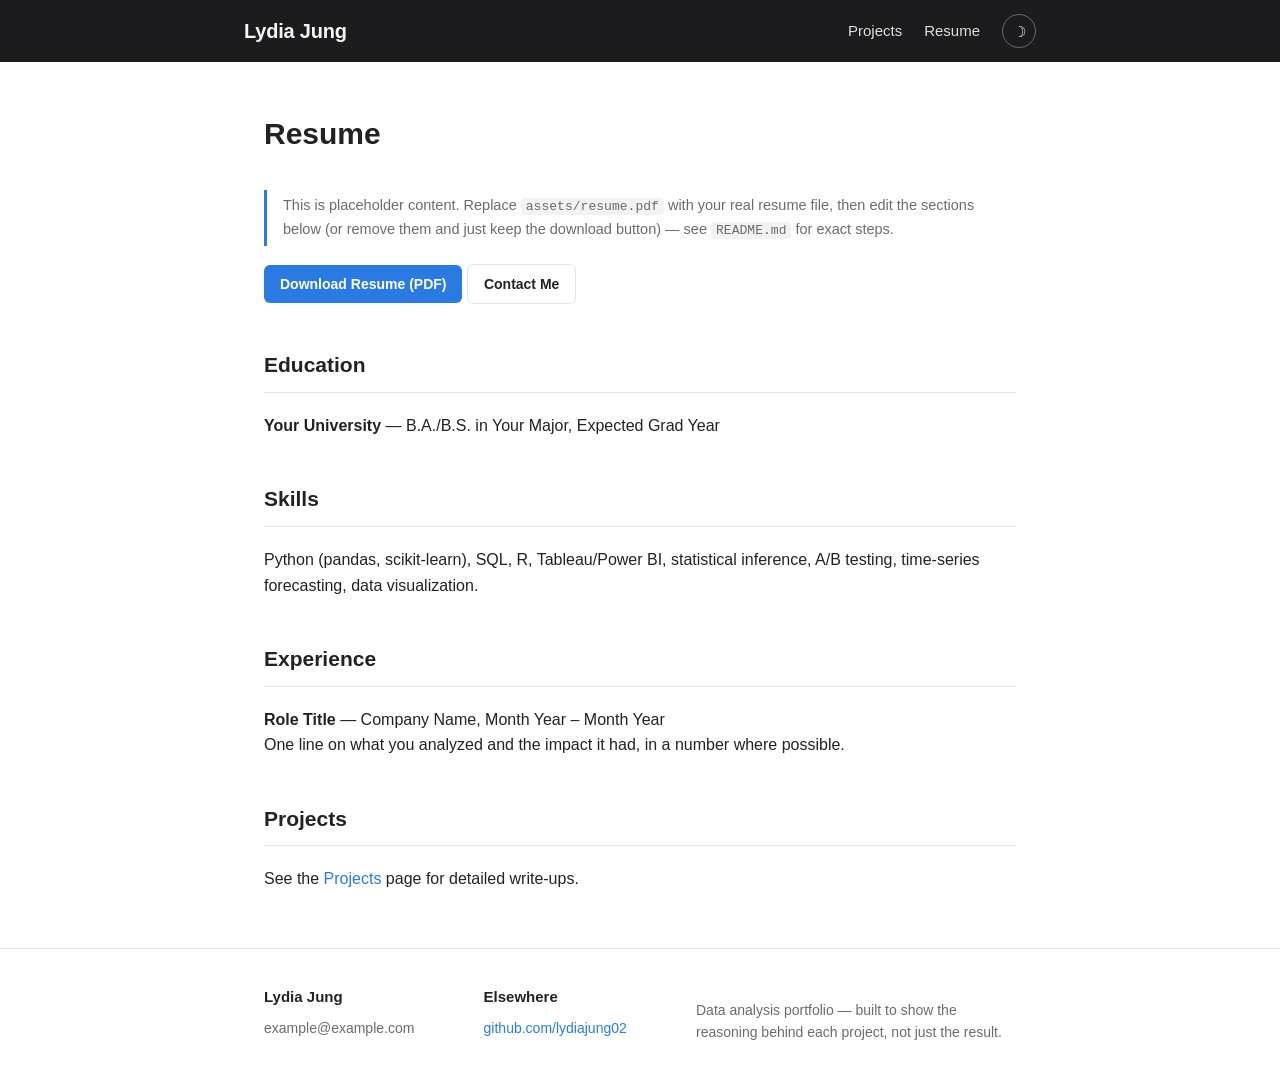
==== resume.html @ 4769183e "Initial data analysis portfolio site Static landing page + per-project demo/reasoning pages modeled " ====
<!DOCTYPE html>
<html lang="en">
<head>
<meta charset="UTF-8">
<meta name="viewport" content="width=device-width, initial-scale=1.0">
<title>Resume — Lydia Jung</title>
<link rel="stylesheet" href="assets/css/style.css">
<script src="assets/js/theme.js"></script>
</head>
<body>

<header class="site-header">
  <div class="wrapper">
    <a class="site-title" href="index.html">Lydia Jung</a>
    <nav class="site-nav">
      <a href="index.html">Projects</a>
      <a href="resume.html">Resume</a>
      <button class="theme-toggle" aria-label="Toggle dark mode">&#9789;</button>
    </nav>
  </div>
</header>

<main class="page-content">
  <div class="wrapper">
    <h1 class="page-heading">Resume</h1>

    <div class="callout">
      This is placeholder content. Replace <code>assets/resume.pdf</code> with your real resume file, then
      edit the sections below (or remove them and just keep the download button) — see
      <code>README.md</code> for exact steps.
    </div>

    <p>
      <a class="btn" href="assets/resume.pdf" download>Download Resume (PDF)</a>
      <a class="btn btn-secondary" href="mailto:example@example.com">Contact Me</a>
    </p>

    <div class="section">
      <h2>Education</h2>
      <p><strong>Your University</strong> — B.A./B.S. in Your Major, Expected Grad Year</p>
    </div>

    <div class="section">
      <h2>Skills</h2>
      <p>Python (pandas, scikit-learn), SQL, R, Tableau/Power BI, statistical inference, A/B testing, time-series forecasting, data visualization.</p>
    </div>

    <div class="section">
      <h2>Experience</h2>
      <p><strong>Role Title</strong> — Company Name, Month Year – Month Year<br>
      One line on what you analyzed and the impact it had, in a number where possible.</p>
    </div>

    <div class="section">
      <h2>Projects</h2>
      <p>See the <a href="index.html">Projects</a> page for detailed write-ups.</p>
    </div>
  </div>
</main>

<footer class="site-footer">
  <div class="wrapper">
    <div class="footer-col">
      <h3>Lydia Jung</h3>
      <ul>
        <li>example@example.com</li>
      </ul>
    </div>
    <div class="footer-col">
      <h3>Elsewhere</h3>
      <ul>
        <li><a href="https://github.com/lydiajung02">github.com/lydiajung02</a></li>
      </ul>
    </div>
    <div class="footer-col footer-tagline">
      <p>Data analysis portfolio — built to show the reasoning behind each project, not just the result.</p>
    </div>
  </div>
</footer>

</body>
</html>
---- assets/css/style.css ----
:root {
  --bg: #ffffff;
  --text: #222222;
  --muted: #6b6b6b;
  --accent: #2a7ae2;
  --accent-soft: #eaf2fd;
  --header-bg: #1c1c1e;
  --header-text: #f5f5f5;
  --border: #e5e5e5;
  --card-bg: #fafafa;
  --code-bg: #f2f2f2;
}

:root[data-theme="dark"] {
  --bg: #14151a;
  --text: #e7e7ea;
  --muted: #9a9aa2;
  --accent: #6fa8ff;
  --accent-soft: #1c2a44;
  --header-bg: #0c0c0e;
  --header-text: #f5f5f5;
  --border: #2a2b31;
  --card-bg: #1b1c22;
  --code-bg: #1f2027;
}

* { box-sizing: border-box; }

html { scroll-behavior: smooth; }

body {
  margin: 0;
  font-family: -apple-system, BlinkMacSystemFont, "Segoe UI", Roboto, Helvetica, Arial, sans-serif;
  background: var(--bg);
  color: var(--text);
  line-height: 1.6;
  transition: background 0.2s ease, color 0.2s ease;
}

a { color: var(--accent); text-decoration: none; }
a:hover { text-decoration: underline; }

.wrapper {
  max-width: 800px;
  margin: 0 auto;
  padding: 0 24px;
}

/* Header */
.site-header {
  background: var(--header-bg);
  color: var(--header-text);
}

.site-header .wrapper {
  display: flex;
  align-items: center;
  justify-content: space-between;
  height: 62px;
  max-width: 840px;
}

.site-title {
  color: var(--header-text) !important;
  font-size: 20px;
  font-weight: 600;
  letter-spacing: -0.01em;
}
.site-title:hover { text-decoration: none; opacity: 0.85; }

.site-nav {
  display: flex;
  align-items: center;
  gap: 22px;
}

.site-nav a {
  color: var(--header-text);
  font-size: 15px;
  opacity: 0.9;
}
.site-nav a:hover { opacity: 1; text-decoration: none; border-bottom: 1px solid var(--header-text); }

.theme-toggle {
  background: none;
  border: 1px solid rgba(245,245,245,0.35);
  color: var(--header-text);
  border-radius: 999px;
  width: 34px;
  height: 34px;
  display: flex;
  align-items: center;
  justify-content: center;
  cursor: pointer;
  font-size: 15px;
  line-height: 1;
}
.theme-toggle:hover { border-color: rgba(245,245,245,0.7); }

/* Main */
main.page-content {
  min-height: calc(100vh - 62px - 200px);
  padding: 48px 0 40px;
}

h1.page-heading {
  font-size: 30px;
  margin: 0 0 32px;
  font-weight: 700;
}

/* Project list */
.project-list {
  list-style: none;
  margin: 0;
  padding: 0;
}

.project-list li {
  padding: 22px 0;
  border-bottom: 1px solid var(--border);
}
.project-list li:first-child { padding-top: 0; }

.project-date {
  display: block;
  font-size: 13px;
  color: var(--muted);
  margin-bottom: 4px;
}

.project-title {
  font-size: 21px;
  font-weight: 600;
}

.project-blurb {
  margin: 6px 0 0;
  color: var(--muted);
  font-size: 15px;
}

.tag-row { margin-top: 10px; display: flex; gap: 8px; flex-wrap: wrap; }
.tag {
  font-size: 12px;
  color: var(--accent);
  background: var(--accent-soft);
  padding: 3px 9px;
  border-radius: 999px;
  font-weight: 500;
}

.intro {
  color: var(--muted);
  font-size: 16px;
  margin: -12px 0 36px;
  max-width: 60ch;
}

/* Project detail page */
.project-header { margin-bottom: 8px; }
.project-header h1 { font-size: 30px; margin: 6px 0 8px; }
.project-meta { color: var(--muted); font-size: 14px; }
.project-summary { font-size: 17px; margin: 18px 0 8px; }

.section {
  margin-top: 44px;
}
.section h2 {
  font-size: 21px;
  border-bottom: 1px solid var(--border);
  padding-bottom: 10px;
  margin-bottom: 20px;
}

.demo-card {
  background: var(--card-bg);
  border: 1px solid var(--border);
  border-radius: 10px;
  padding: 22px;
}

.metric-row {
  display: flex;
  gap: 28px;
  flex-wrap: wrap;
  margin: 18px 0 6px;
}
.metric {
  min-width: 110px;
}
.metric .value {
  font-size: 24px;
  font-weight: 700;
  color: var(--accent);
}
.metric .label {
  font-size: 12.5px;
  color: var(--muted);
  text-transform: uppercase;
  letter-spacing: 0.03em;
}

.steps { padding-left: 20px; }
.steps li { margin-bottom: 14px; }
.steps li strong { display: block; margin-bottom: 3px; }

.control-row {
  display: flex;
  gap: 14px;
  flex-wrap: wrap;
  align-items: center;
  margin-bottom: 16px;
}
.control-row label { font-size: 14px; color: var(--muted); }
.control-row select, .control-row input {
  font: inherit;
  padding: 6px 10px;
  border-radius: 6px;
  border: 1px solid var(--border);
  background: var(--bg);
  color: var(--text);
}

.btn {
  display: inline-block;
  background: var(--accent);
  color: #fff !important;
  padding: 8px 16px;
  border-radius: 6px;
  font-size: 14px;
  font-weight: 600;
  border: none;
  cursor: pointer;
}
.btn:hover { text-decoration: none; opacity: 0.9; }
.btn-secondary {
  background: transparent;
  color: var(--text) !important;
  border: 1px solid var(--border);
}

.result-box {
  margin-top: 14px;
  padding: 14px 16px;
  border-radius: 8px;
  background: var(--accent-soft);
  font-size: 14.5px;
}

.callout {
  border-left: 3px solid var(--accent);
  padding: 4px 16px;
  color: var(--muted);
  font-size: 14.5px;
  margin: 18px 0;
}

.back-link { display: inline-block; margin-top: 8px; font-size: 14.5px; }

pre {
  background: var(--code-bg);
  padding: 14px 16px;
  border-radius: 8px;
  overflow-x: auto;
  font-size: 13px;
}
code {
  background: var(--code-bg);
  padding: 1px 5px;
  border-radius: 4px;
  font-size: 0.9em;
}
pre code { background: none; padding: 0; }

/* Footer */
.site-footer {
  border-top: 1px solid var(--border);
  padding: 36px 0;
  font-size: 14px;
  color: var(--muted);
}
.site-footer .wrapper {
  display: flex;
  justify-content: space-between;
  flex-wrap: wrap;
  gap: 24px;
}
.footer-col h3 {
  font-size: 15px;
  margin: 0 0 8px;
  color: var(--text);
}
.footer-col ul { list-style: none; margin: 0; padding: 0; }
.footer-col li { margin-bottom: 4px; }
.footer-tagline { max-width: 320px; }

canvas { max-width: 100%; }

@media (max-width: 600px) {
  .site-nav { gap: 12px; }
  h1.page-heading { font-size: 26px; }
  .site-footer .wrapper { flex-direction: column; }
}
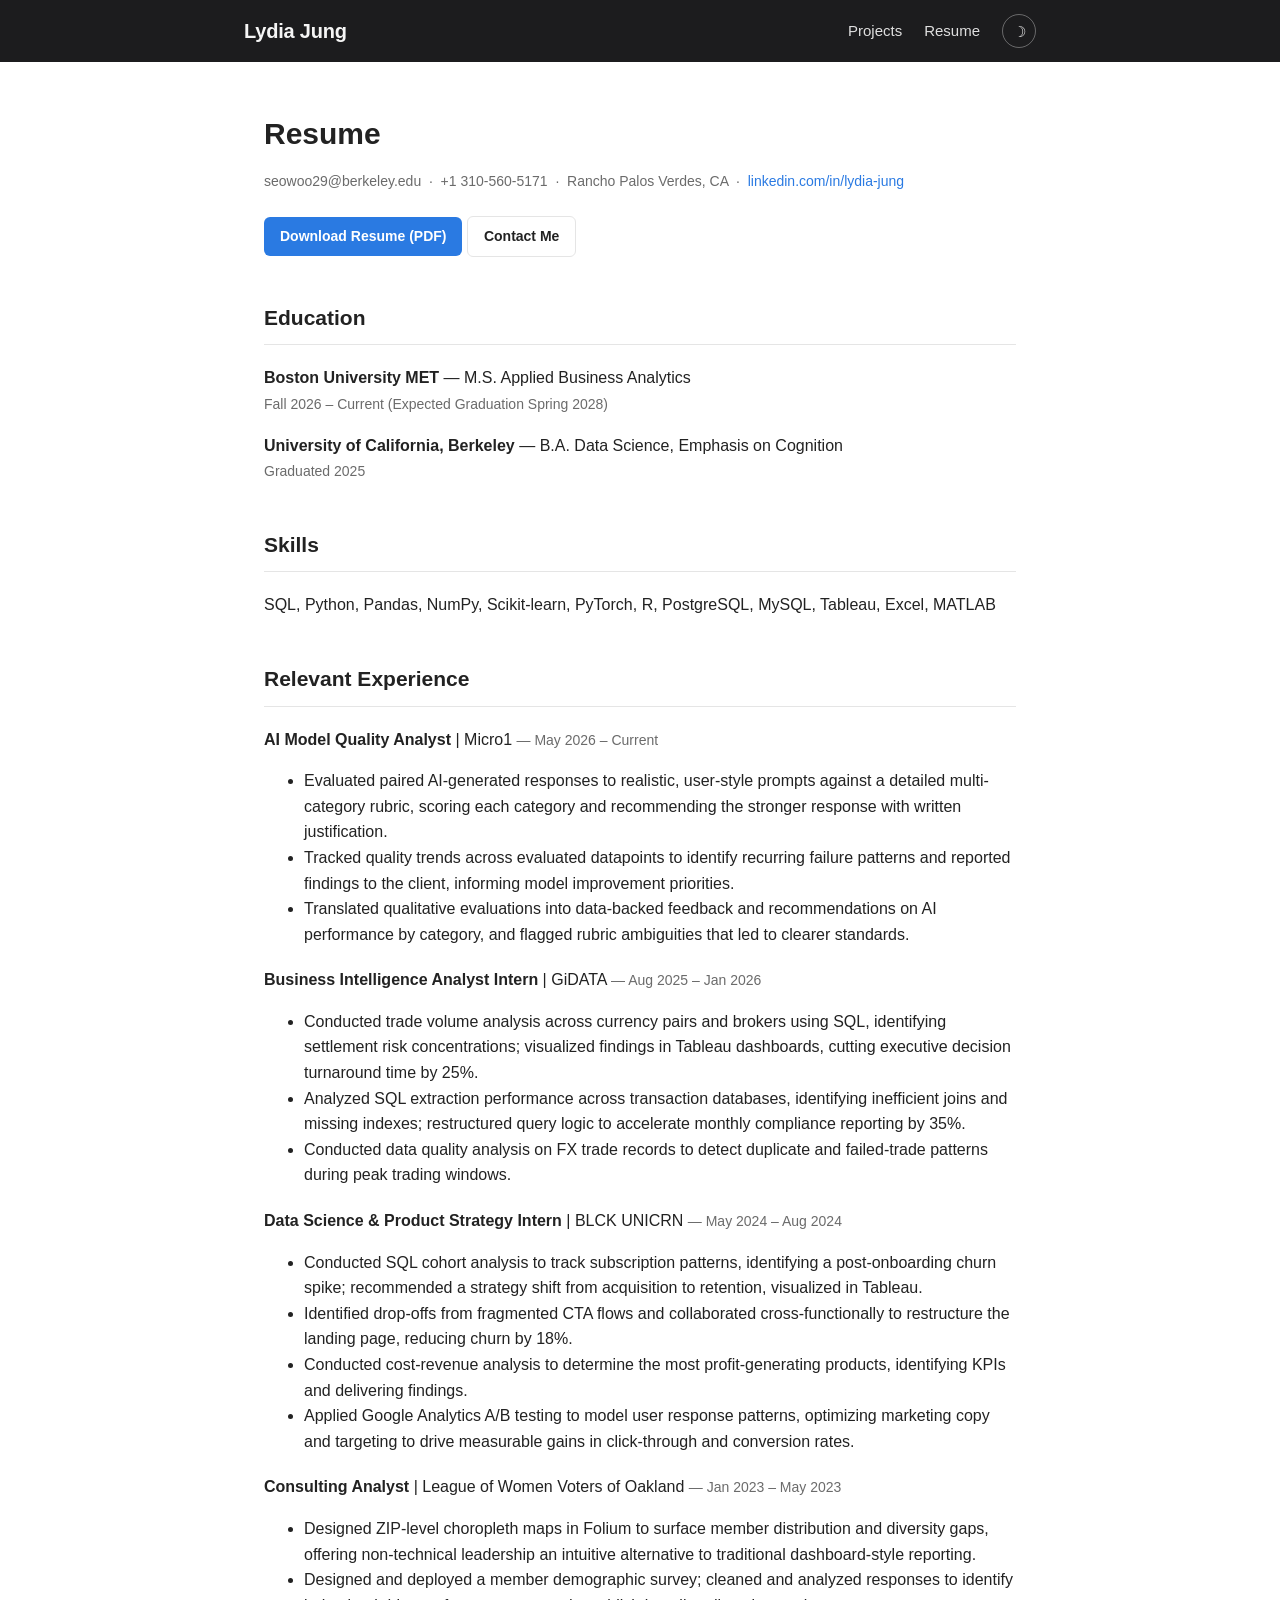
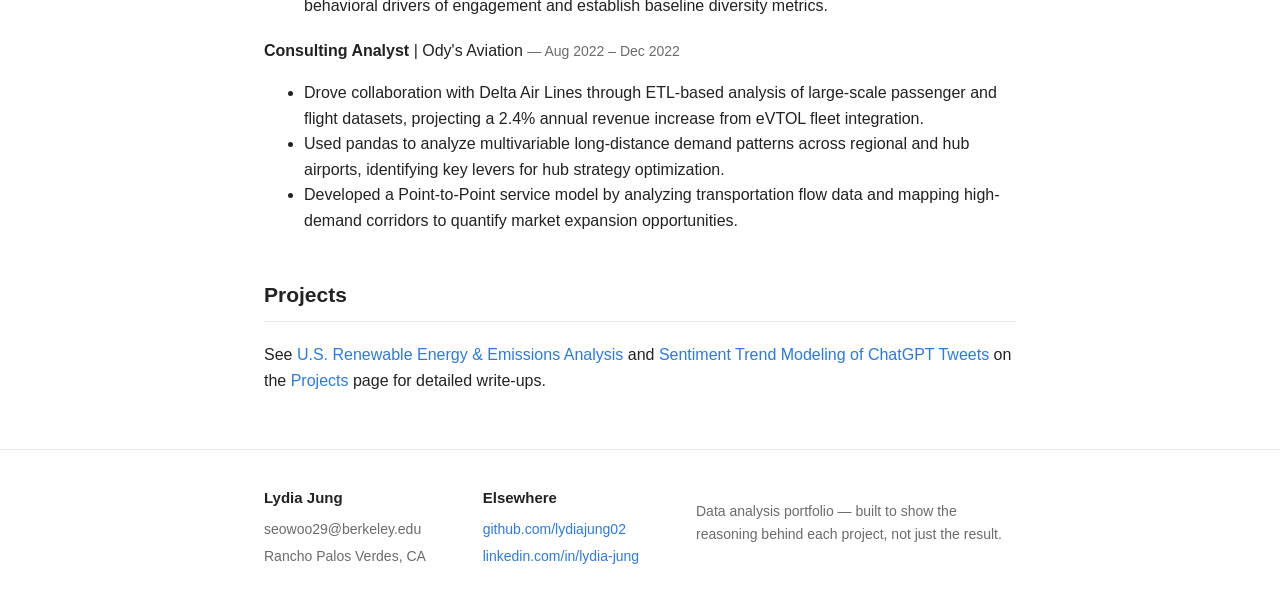
==== commit 6c37e7b5: "Replace placeholder content with real resume and projects Pull in real identity/contact info, genera" ====
--- a/resume.html
+++ b/resume.html
@@ -24,36 +24,73 @@
   <div class="wrapper">
     <h1 class="page-heading">Resume</h1>
 
-    <div class="callout">
-      This is placeholder content. Replace <code>assets/resume.pdf</code> with your real resume file, then
-      edit the sections below (or remove them and just keep the download button) — see
-      <code>README.md</code> for exact steps.
-    </div>
+    <p class="project-meta" style="margin-top:-20px; margin-bottom:24px;">
+      seowoo29@berkeley.edu &nbsp;·&nbsp; +1 310-560-5171 &nbsp;·&nbsp; Rancho Palos Verdes, CA &nbsp;·&nbsp;
+      <a href="https://www.linkedin.com/in/lydia-jung/">linkedin.com/in/lydia-jung</a>
+    </p>
 
     <p>
       <a class="btn" href="assets/resume.pdf" download>Download Resume (PDF)</a>
-      <a class="btn btn-secondary" href="mailto:example@example.com">Contact Me</a>
+      <a class="btn btn-secondary" href="mailto:seowoo29@berkeley.edu">Contact Me</a>
     </p>
 
     <div class="section">
       <h2>Education</h2>
-      <p><strong>Your University</strong> — B.A./B.S. in Your Major, Expected Grad Year</p>
+      <p><strong>Boston University MET</strong> — M.S. Applied Business Analytics<br>
+      <span class="project-meta">Fall 2026 – Current (Expected Graduation Spring 2028)</span></p>
+      <p style="margin-top:14px;"><strong>University of California, Berkeley</strong> — B.A. Data Science, Emphasis on Cognition<br>
+      <span class="project-meta">Graduated 2025</span></p>
     </div>
 
     <div class="section">
       <h2>Skills</h2>
-      <p>Python (pandas, scikit-learn), SQL, R, Tableau/Power BI, statistical inference, A/B testing, time-series forecasting, data visualization.</p>
+      <p>SQL, Python, Pandas, NumPy, Scikit-learn, PyTorch, R, PostgreSQL, MySQL, Tableau, Excel, MATLAB</p>
     </div>
 
     <div class="section">
-      <h2>Experience</h2>
-      <p><strong>Role Title</strong> — Company Name, Month Year – Month Year<br>
-      One line on what you analyzed and the impact it had, in a number where possible.</p>
+      <h2>Relevant Experience</h2>
+
+      <p><strong>AI Model Quality Analyst</strong> | Micro1 <span class="project-meta">— May 2026 – Current</span></p>
+      <ul>
+        <li>Evaluated paired AI-generated responses to realistic, user-style prompts against a detailed multi-category rubric, scoring each category and recommending the stronger response with written justification.</li>
+        <li>Tracked quality trends across evaluated datapoints to identify recurring failure patterns and reported findings to the client, informing model improvement priorities.</li>
+        <li>Translated qualitative evaluations into data-backed feedback and recommendations on AI performance by category, and flagged rubric ambiguities that led to clearer standards.</li>
+      </ul>
+
+      <p style="margin-top:20px;"><strong>Business Intelligence Analyst Intern</strong> | GiDATA <span class="project-meta">— Aug 2025 – Jan 2026</span></p>
+      <ul>
+        <li>Conducted trade volume analysis across currency pairs and brokers using SQL, identifying settlement risk concentrations; visualized findings in Tableau dashboards, cutting executive decision turnaround time by 25%.</li>
+        <li>Analyzed SQL extraction performance across transaction databases, identifying inefficient joins and missing indexes; restructured query logic to accelerate monthly compliance reporting by 35%.</li>
+        <li>Conducted data quality analysis on FX trade records to detect duplicate and failed-trade patterns during peak trading windows.</li>
+      </ul>
+
+      <p style="margin-top:20px;"><strong>Data Science &amp; Product Strategy Intern</strong> | BLCK UNICRN <span class="project-meta">— May 2024 – Aug 2024</span></p>
+      <ul>
+        <li>Conducted SQL cohort analysis to track subscription patterns, identifying a post-onboarding churn spike; recommended a strategy shift from acquisition to retention, visualized in Tableau.</li>
+        <li>Identified drop-offs from fragmented CTA flows and collaborated cross-functionally to restructure the landing page, reducing churn by 18%.</li>
+        <li>Conducted cost-revenue analysis to determine the most profit-generating products, identifying KPIs and delivering findings.</li>
+        <li>Applied Google Analytics A/B testing to model user response patterns, optimizing marketing copy and targeting to drive measurable gains in click-through and conversion rates.</li>
+      </ul>
+
+      <p style="margin-top:20px;"><strong>Consulting Analyst</strong> | League of Women Voters of Oakland <span class="project-meta">— Jan 2023 – May 2023</span></p>
+      <ul>
+        <li>Designed ZIP-level choropleth maps in Folium to surface member distribution and diversity gaps, offering non-technical leadership an intuitive alternative to traditional dashboard-style reporting.</li>
+        <li>Designed and deployed a member demographic survey; cleaned and analyzed responses to identify behavioral drivers of engagement and establish baseline diversity metrics.</li>
+      </ul>
+
+      <p style="margin-top:20px;"><strong>Consulting Analyst</strong> | Ody's Aviation <span class="project-meta">— Aug 2022 – Dec 2022</span></p>
+      <ul>
+        <li>Drove collaboration with Delta Air Lines through ETL-based analysis of large-scale passenger and flight datasets, projecting a 2.4% annual revenue increase from eVTOL fleet integration.</li>
+        <li>Used pandas to analyze multivariable long-distance demand patterns across regional and hub airports, identifying key levers for hub strategy optimization.</li>
+        <li>Developed a Point-to-Point service model by analyzing transportation flow data and mapping high-demand corridors to quantify market expansion opportunities.</li>
+      </ul>
     </div>
 
     <div class="section">
       <h2>Projects</h2>
-      <p>See the <a href="index.html">Projects</a> page for detailed write-ups.</p>
+      <p>See <a href="projects/renewable-energy-emissions.html">U.S. Renewable Energy &amp; Emissions Analysis</a> and
+      <a href="projects/chatgpt-sentiment-nlp.html">Sentiment Trend Modeling of ChatGPT Tweets</a> on the
+      <a href="index.html">Projects</a> page for detailed write-ups.</p>
     </div>
   </div>
 </main>
@@ -63,13 +100,15 @@
     <div class="footer-col">
       <h3>Lydia Jung</h3>
       <ul>
-        <li>example@example.com</li>
+        <li>seowoo29@berkeley.edu</li>
+        <li>Rancho Palos Verdes, CA</li>
       </ul>
     </div>
     <div class="footer-col">
       <h3>Elsewhere</h3>
       <ul>
         <li><a href="https://github.com/lydiajung02">github.com/lydiajung02</a></li>
+        <li><a href="https://www.linkedin.com/in/lydia-jung/">linkedin.com/in/lydia-jung</a></li>
       </ul>
     </div>
     <div class="footer-col footer-tagline">
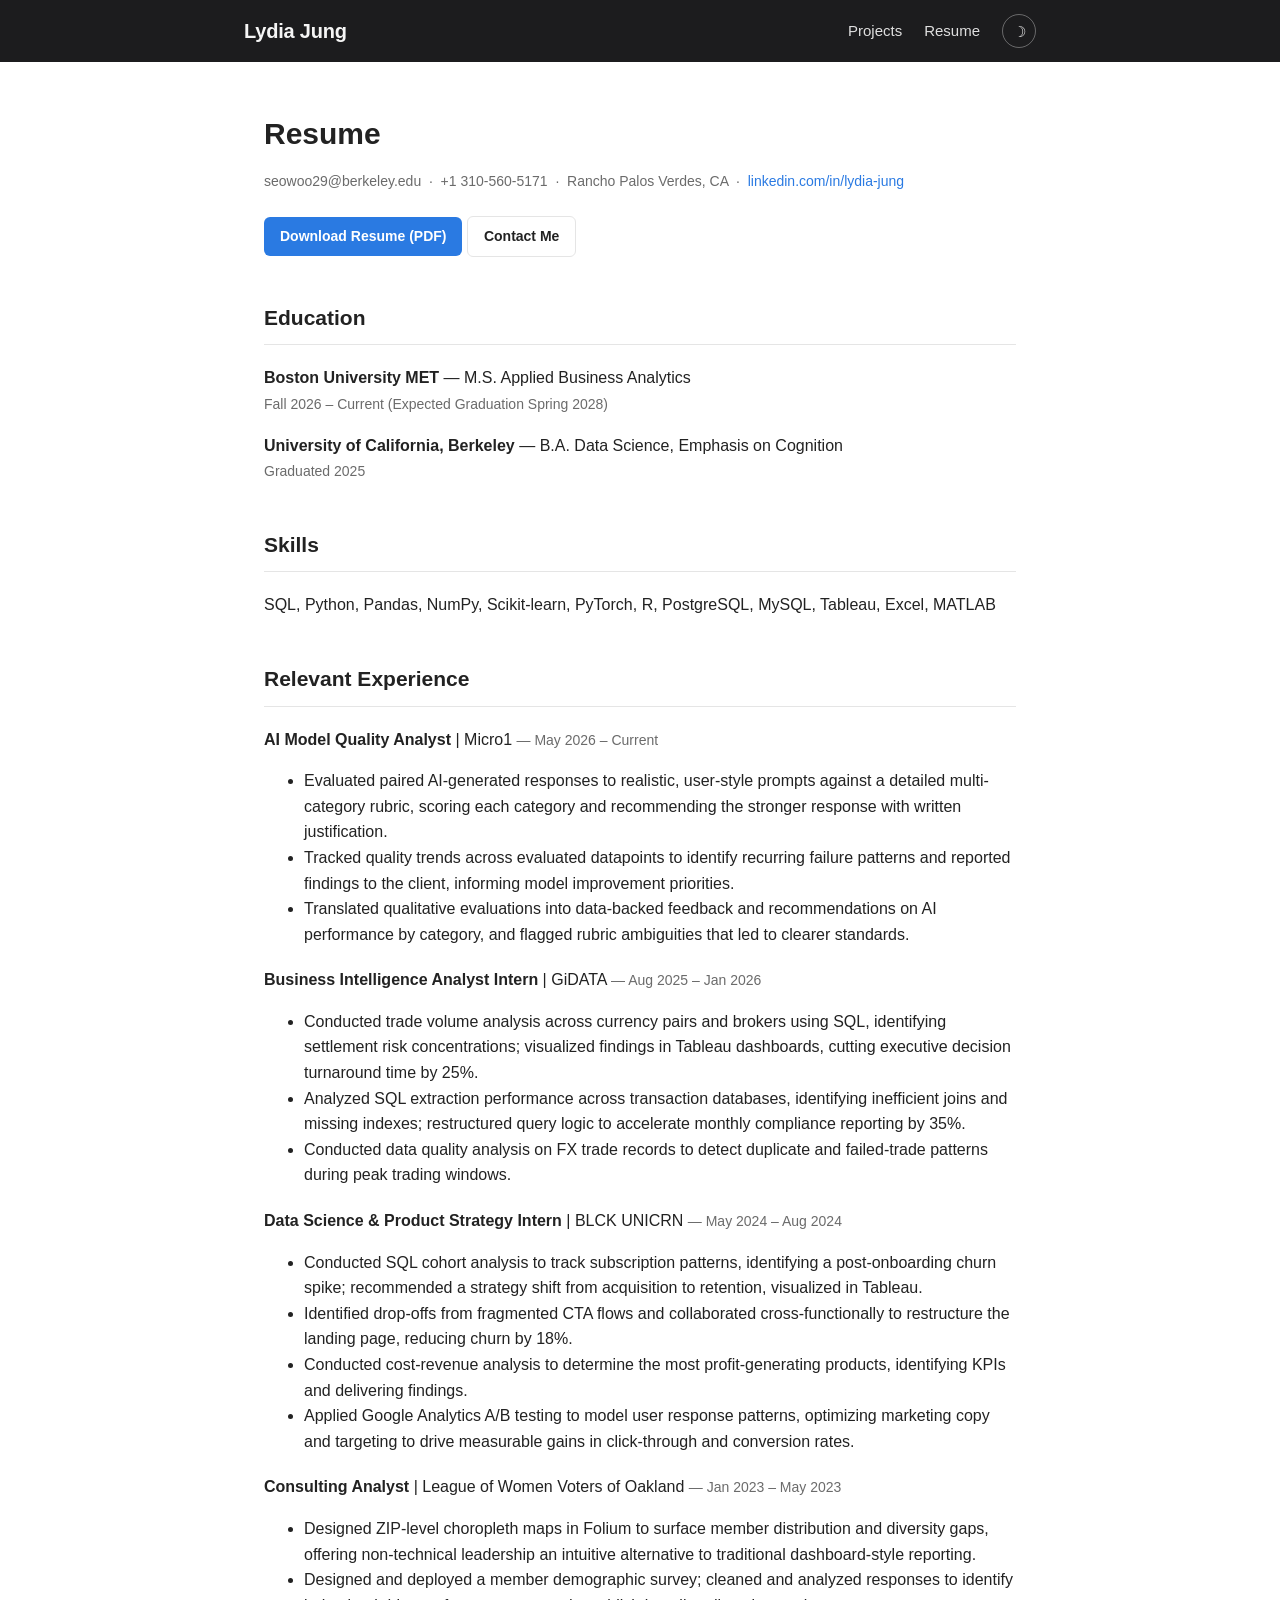
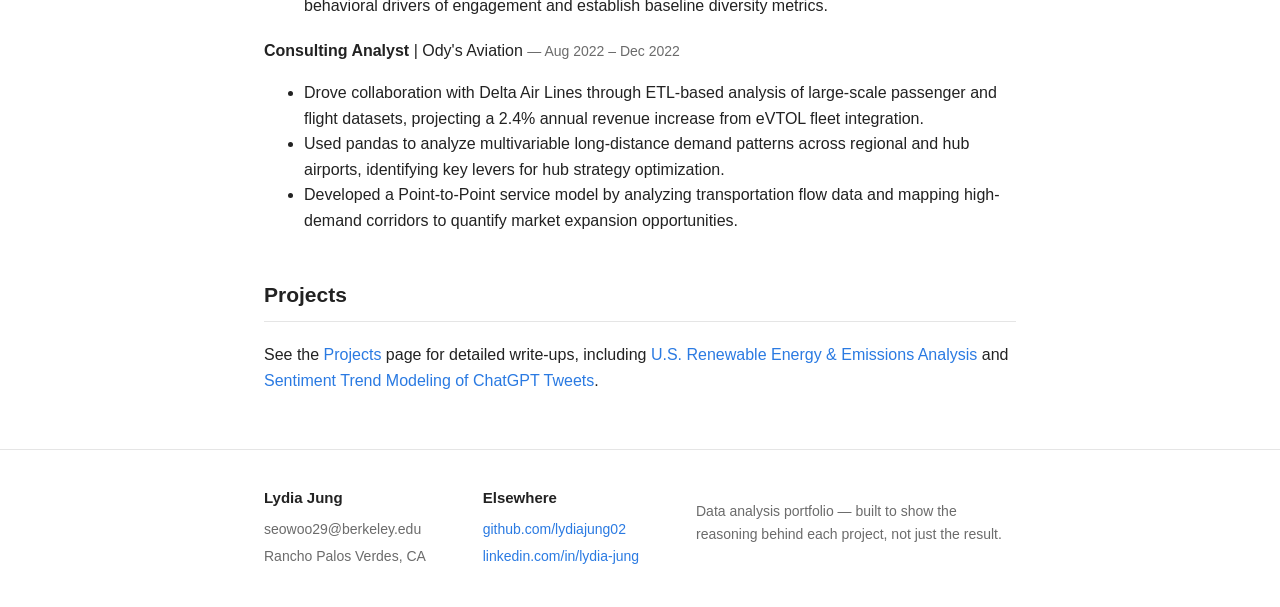
==== commit adfc47e2: "Add real projects from existing portfolio repo Replace the synthetic renewable-energy chart with the" ====
--- a/resume.html
+++ b/resume.html
@@ -88,9 +88,9 @@
 
     <div class="section">
       <h2>Projects</h2>
-      <p>See <a href="projects/renewable-energy-emissions.html">U.S. Renewable Energy &amp; Emissions Analysis</a> and
-      <a href="projects/chatgpt-sentiment-nlp.html">Sentiment Trend Modeling of ChatGPT Tweets</a> on the
-      <a href="index.html">Projects</a> page for detailed write-ups.</p>
+      <p>See the <a href="index.html">Projects</a> page for detailed write-ups, including
+      <a href="projects/renewable-energy-emissions.html">U.S. Renewable Energy &amp; Emissions Analysis</a> and
+      <a href="projects/chatgpt-sentiment-nlp.html">Sentiment Trend Modeling of ChatGPT Tweets</a>.</p>
     </div>
   </div>
 </main>
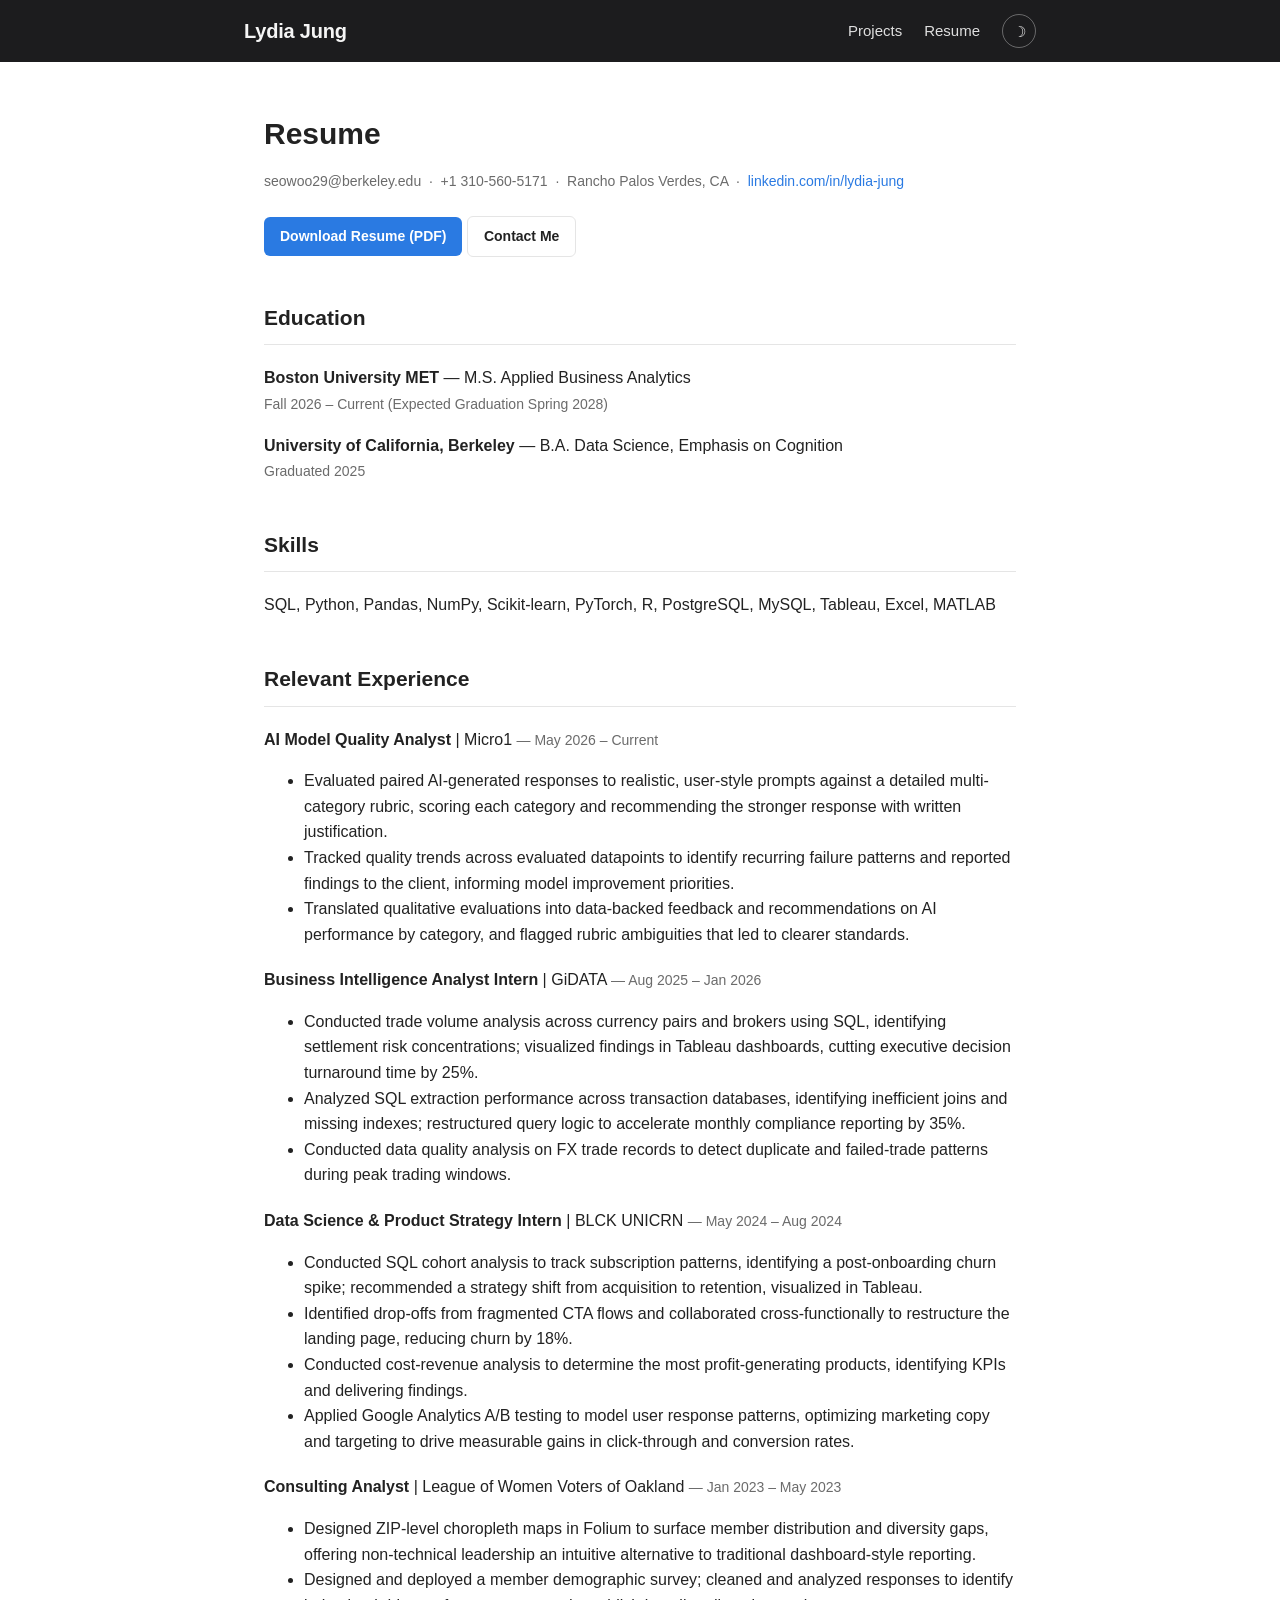
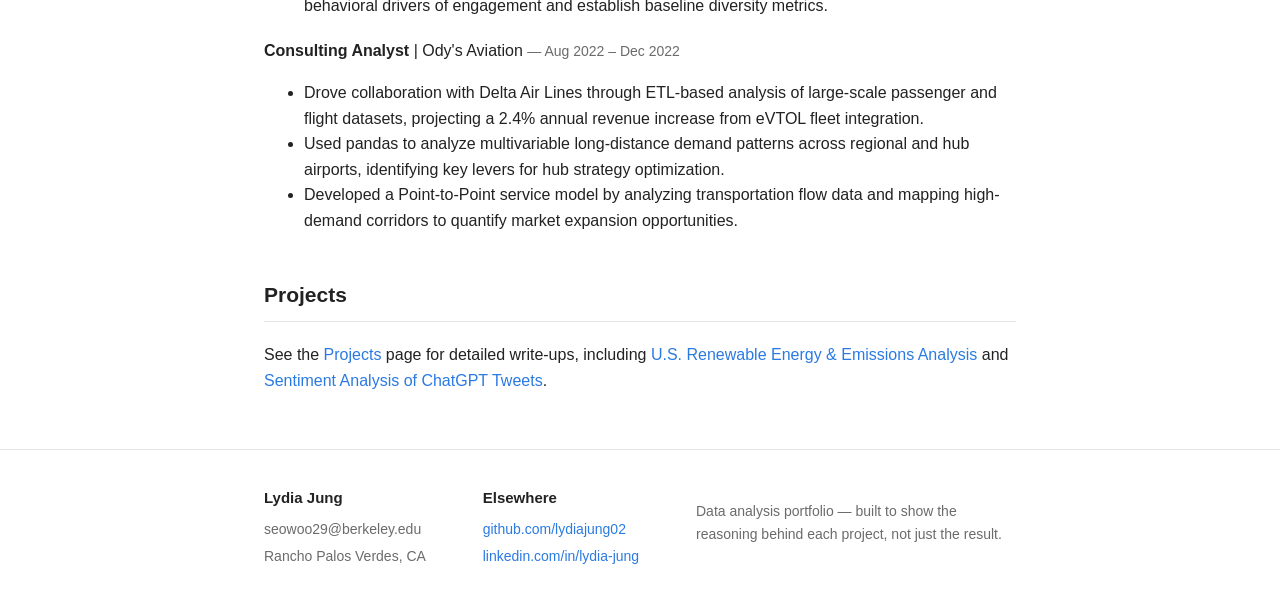
==== commit 3e2655e4: "Rewrite ChatGPT sentiment project with real notebook data and content Replace the illustrative write" ====
--- a/resume.html
+++ b/resume.html
@@ -90,7 +90,7 @@
       <h2>Projects</h2>
       <p>See the <a href="index.html">Projects</a> page for detailed write-ups, including
       <a href="projects/renewable-energy-emissions.html">U.S. Renewable Energy &amp; Emissions Analysis</a> and
-      <a href="projects/chatgpt-sentiment-nlp.html">Sentiment Trend Modeling of ChatGPT Tweets</a>.</p>
+      <a href="projects/chatgpt-sentiment-nlp.html">Sentiment Analysis of ChatGPT Tweets</a>.</p>
     </div>
   </div>
 </main>
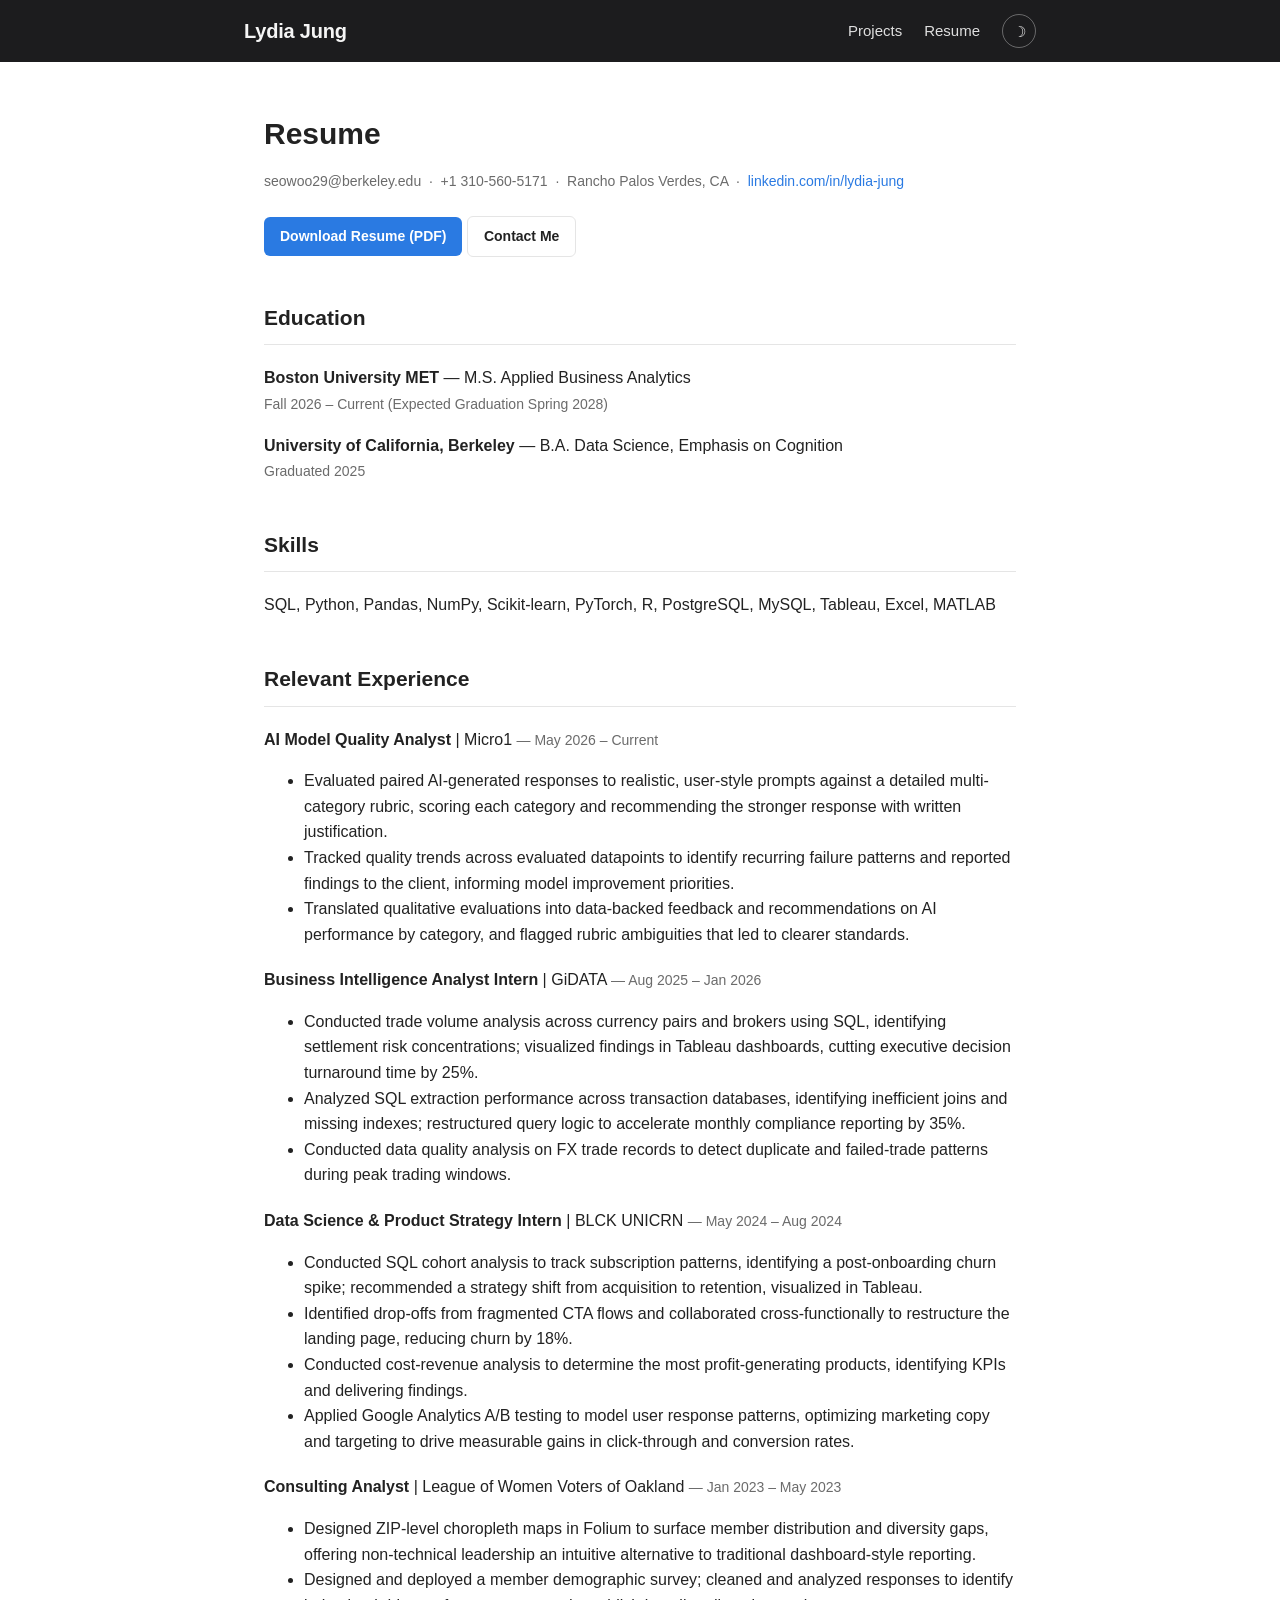
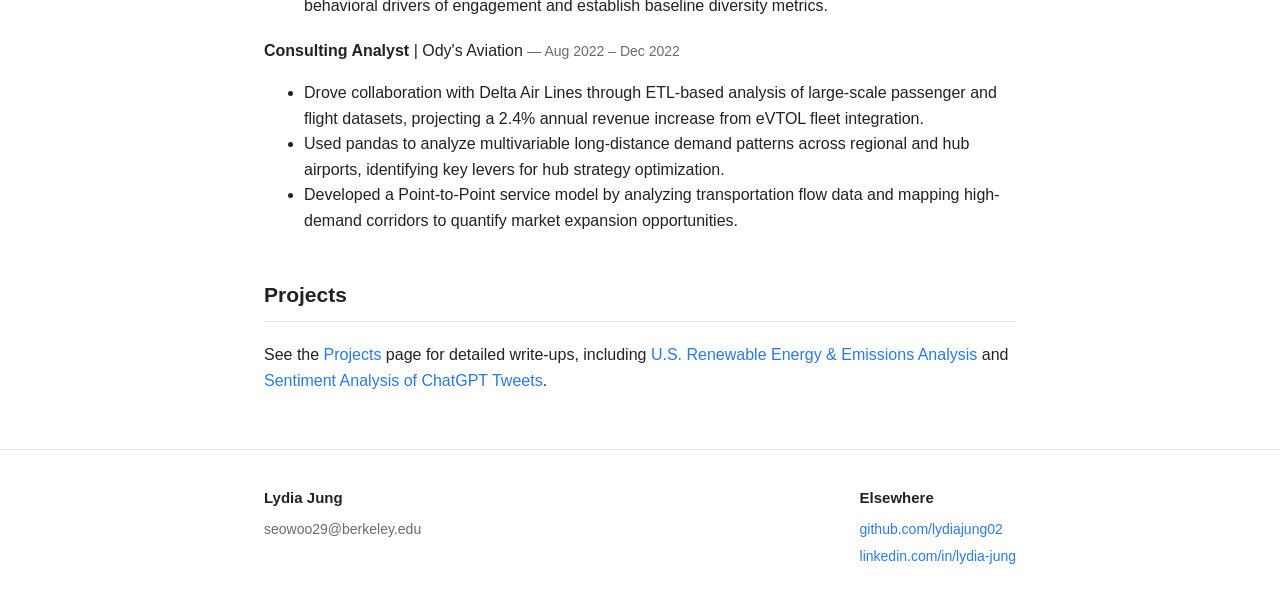
==== commit 618544c5: "Trim footer: remove address and tagline site-wide Co-Authored-By: Claude Sonnet 5 <noreply@anthropic" ====
--- a/resume.html
+++ b/resume.html
@@ -101,7 +101,6 @@
       <h3>Lydia Jung</h3>
       <ul>
         <li>seowoo29@berkeley.edu</li>
-        <li>Rancho Palos Verdes, CA</li>
       </ul>
     </div>
     <div class="footer-col">
@@ -111,9 +110,6 @@
         <li><a href="https://www.linkedin.com/in/lydia-jung/">linkedin.com/in/lydia-jung</a></li>
       </ul>
     </div>
-    <div class="footer-col footer-tagline">
-      <p>Data analysis portfolio — built to show the reasoning behind each project, not just the result.</p>
-    </div>
   </div>
 </footer>
 
